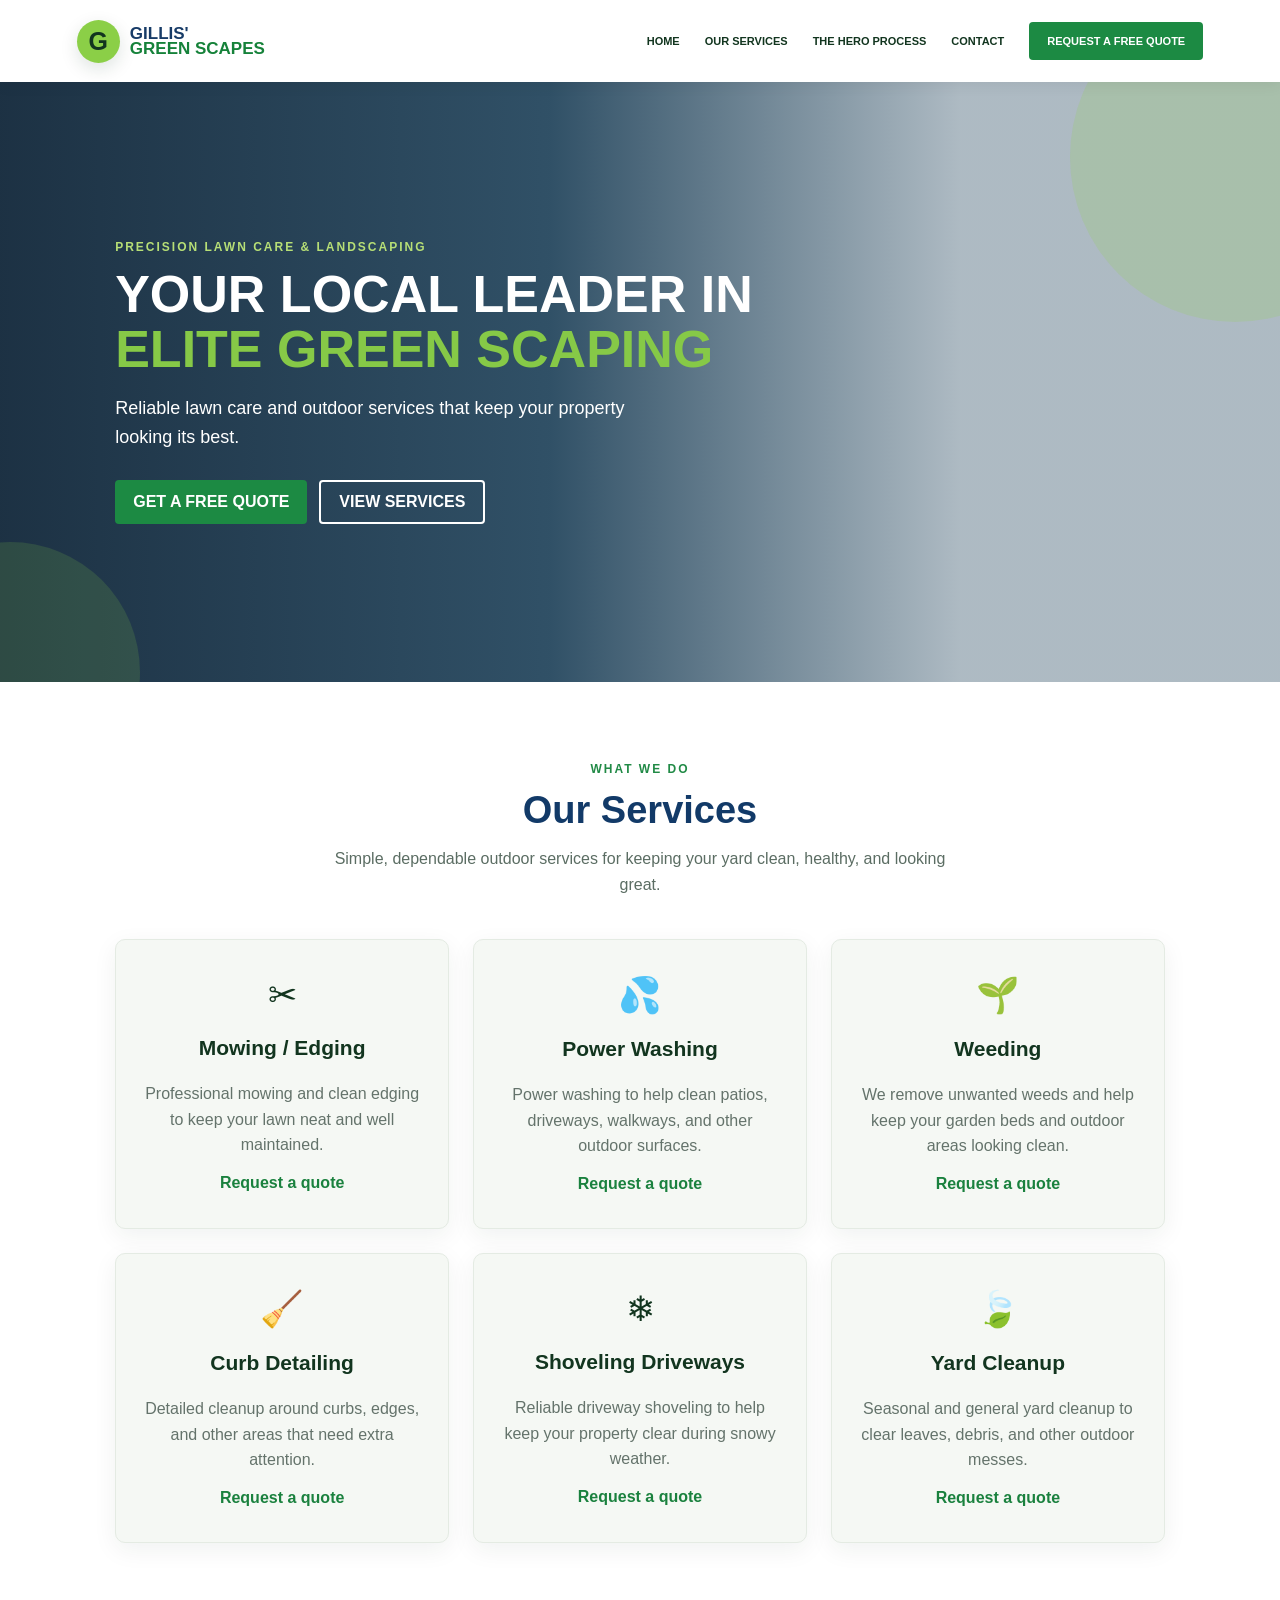
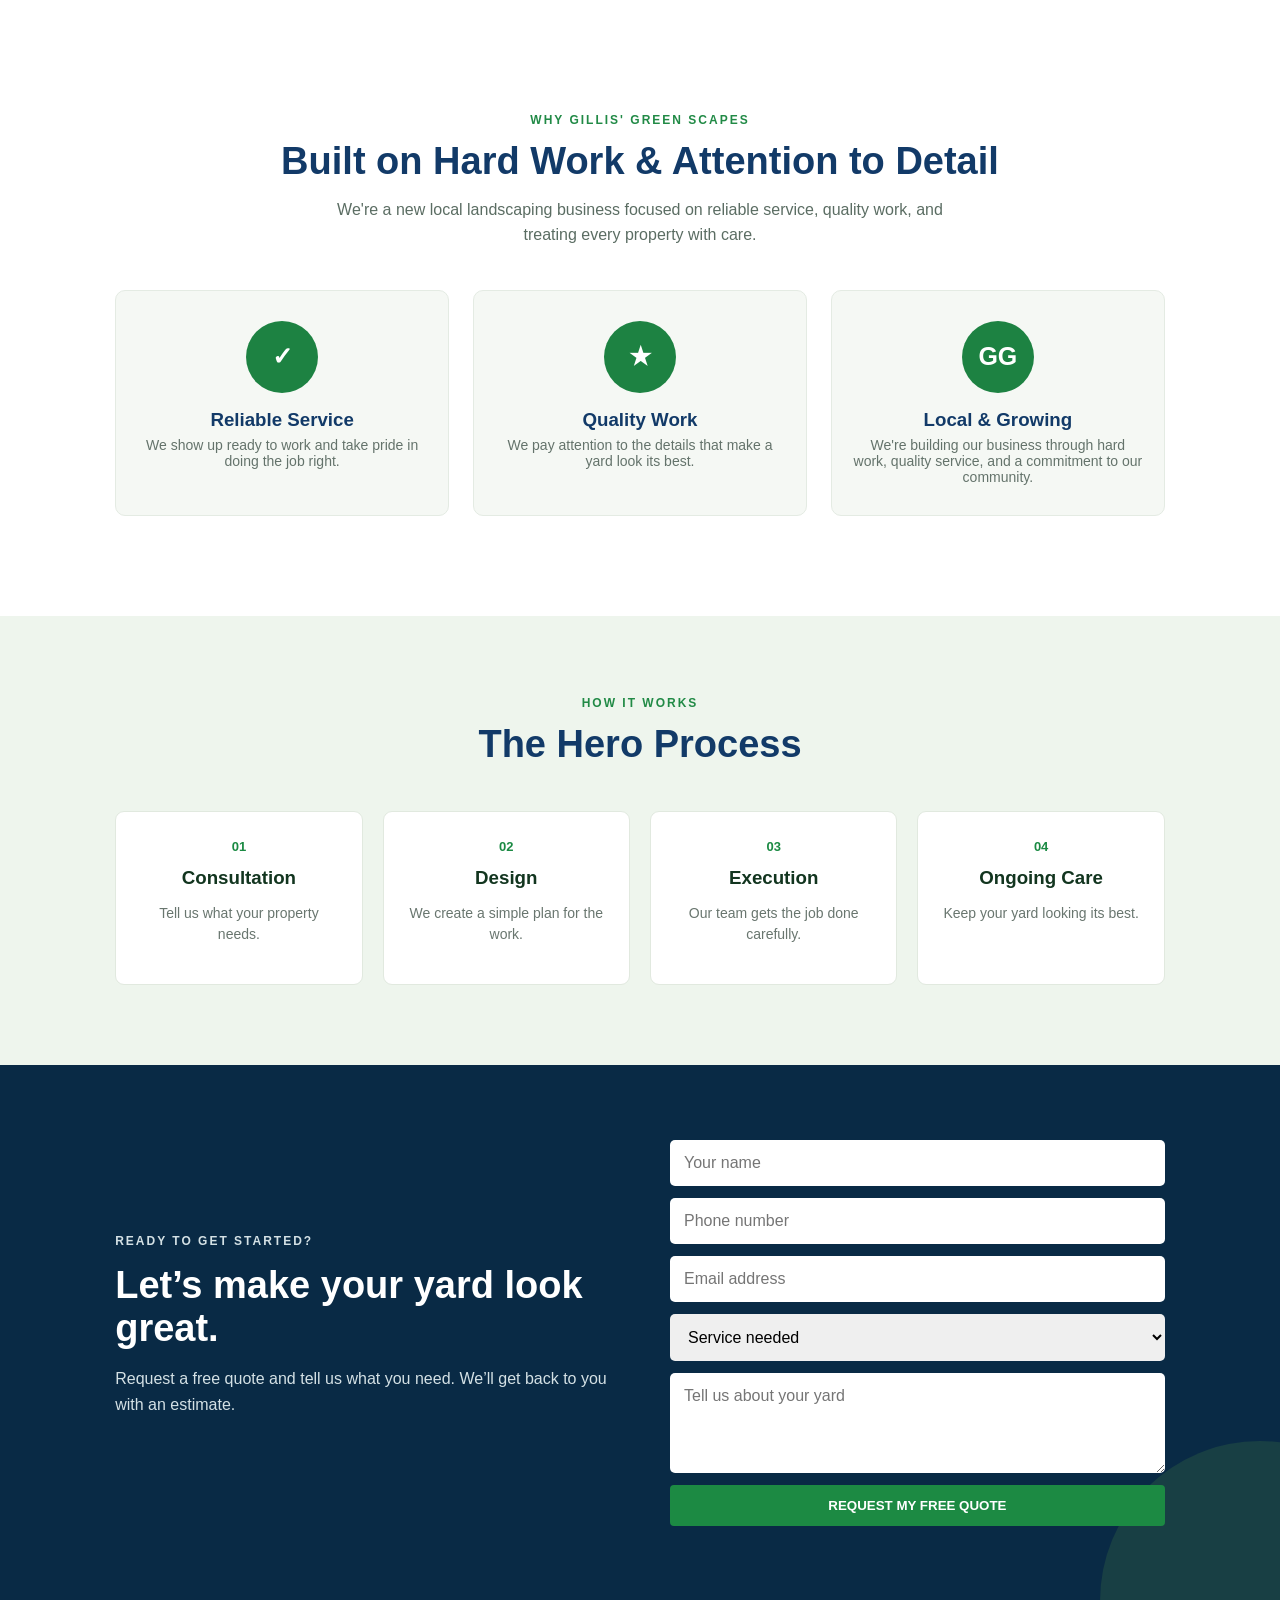
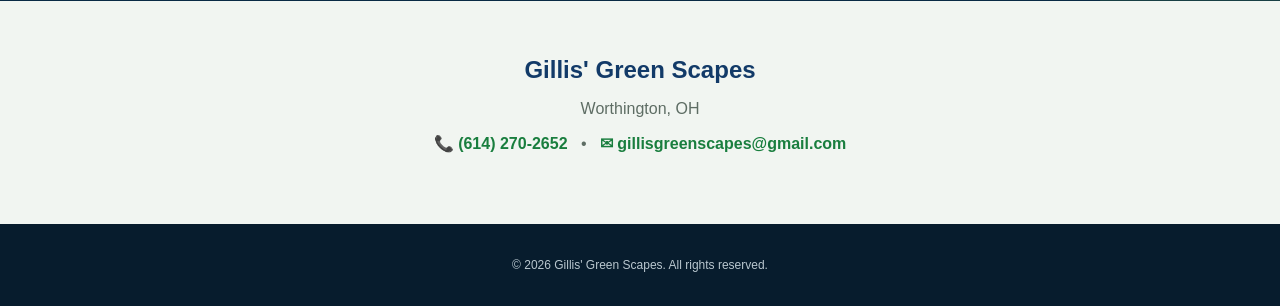
==== index.html @ 6dc4802e "Add files via upload" ====
<!DOCTYPE html>
<html lang="en">
<head>
  <meta charset="UTF-8">
  <meta name="viewport" content="width=device-width, initial-scale=1.0">
  <title>Gillis' Green Scapes | Premium Lawn Care & Landscaping</title>
  <meta name="description" content="Gillis' Green Scapes — lawn care, garden work, landscaping, and dog waste pickup in Worthington, OH.">
  <link rel="stylesheet" href="style.css">
</head>
<body>
  <header class="site-header">
    <a class="brand" href="#home">
      <div class="brand-mark">G</div>
      <div><strong>GILLIS'</strong><span>GREEN SCAPES</span></div>
    </a>
    <button class="menu-btn" aria-label="Open menu">☰</button>
    <nav>
      <a href="#home">HOME</a>
      <a href="#services">OUR SERVICES</a>
      <a href="#process">THE HERO PROCESS</a>
      
      <a href="#contact">CONTACT</a>
      <a class="quote-btn" href="#quote">REQUEST A FREE QUOTE</a>
    </nav>
  </header>

  <main>
    <section id="home" class="hero leaf-bg">
      <div class="hero-content">
        <p class="eyebrow">PRECISION LAWN CARE & LANDSCAPING</p>
        <h1>Your Local Leader in<br><span>Elite Green Scaping</span></h1>
        <p class="hero-text">Reliable lawn care and outdoor services that keep your property looking its best.</p>
        <div class="hero-buttons">
          <a class="primary-btn" href="#quote">GET A FREE QUOTE</a>
          <a class="secondary-btn" href="#services">VIEW SERVICES</a>
        </div>
      </div>
    </section>
<section id="services" class="section">
      <p class="eyebrow">WHAT WE DO</p>
      <h2>Our Services</h2>
      <p class="section-intro">Simple, dependable outdoor services for keeping your yard clean, healthy, and looking great.</p>
      <div class="cards">
        <article class="card">
          <div class="icon">✂</div>
          <h3>Mowing / Edging</h3>
          <p>Professional mowing and clean edging to keep your lawn neat and well maintained.</p>
          <strong>Request a quote</strong>
        </article>
        <article class="card">
          <div class="icon">💦</div>
          <h3>Power Washing</h3>
          <p>Power washing to help clean patios, driveways, walkways, and other outdoor surfaces.</p>
          <strong>Request a quote</strong>
        </article>
        <article class="card">
          <div class="icon">🌱</div>
          <h3>Weeding</h3>
          <p>We remove unwanted weeds and help keep your garden beds and outdoor areas looking clean.</p>
          <strong>Request a quote</strong>
        </article>
        <article class="card">
          <div class="icon">🧹</div>
          <h3>Curb Detailing</h3>
          <p>Detailed cleanup around curbs, edges, and other areas that need extra attention.</p>
          <strong>Request a quote</strong>
        </article>
        <article class="card">
          <div class="icon">❄</div>
          <h3>Shoveling Driveways</h3>
          <p>Reliable driveway shoveling to help keep your property clear during snowy weather.</p>
          <strong>Request a quote</strong>
        </article>
        <article class="card">
          <div class="icon">🍃</div>
          <h3>Yard Cleanup</h3>
          <p>Seasonal and general yard cleanup to clear leaves, debris, and other outdoor messes.</p>
          <strong>Request a quote</strong>
        </article>
      </div>
    </section>


    <section class="team-section">
    <div class="section">
      <p class="eyebrow">WHY GILLIS' GREEN SCAPES</p>
      <h2>Built on Hard Work & Attention to Detail</h2>
      <p class="section-intro">We're a new local landscaping business focused on reliable service, quality work, and treating every property with care.</p>
      <div class="team-cards">
        <div class="team-card"><div class="avatar">✓</div><h3>Reliable Service</h3><p>We show up ready to work and take pride in doing the job right.</p></div>
        <div class="team-card"><div class="avatar">★</div><h3>Quality Work</h3><p>We pay attention to the details that make a yard look its best.</p></div>
        <div class="team-card"><div class="avatar">GG</div><h3>Local & Growing</h3><p>We're building our business through hard work, quality service, and a commitment to our community.</p></div>
      </div>
    </div>
  </section>

    <section id="process" class="process-section">
      <div class="section">
        <p class="eyebrow">HOW IT WORKS</p>
        <h2>The Hero Process</h2>
        <div class="process">
          <div><span>01</span><h3>Consultation</h3><p>Tell us what your property needs.</p></div>
          <div><span>02</span><h3>Design</h3><p>We create a simple plan for the work.</p></div>
          <div><span>03</span><h3>Execution</h3><p>Our team gets the job done carefully.</p></div>
          <div><span>04</span><h3>Ongoing Care</h3><p>Keep your yard looking its best.</p></div>
        </div>
      </div>
    </section>
<section id="quote" class="quote-section">
      <div>
        <p class="eyebrow">READY TO GET STARTED?</p>
        <h2>Let’s make your yard look great.</h2>
        <p>Request a free quote and tell us what you need. We’ll get back to you with an estimate.</p>
      </div>
      <form id="quoteForm" action="https://formspree.io/f/xgaeqpla" method="POST">
    <input required type="text" name="name" placeholder="Your name">
    <input required type="tel" name="phone" placeholder="Phone number">
    <input type="email" name="email" placeholder="Email address">
    <select required name="service">
      <option value="">Service needed</option>
      <option>Mowing / edging</option>
      <option>Power washing</option>
      <option>Weeding</option>
      <option>Curb detailing</option>
      <option>Shoveling driveways</option>
      <option>Yard cleanup</option>
      <option>Other</option>
    </select>
    <textarea name="message" placeholder="Tell us about your yard"></textarea>
    <input type="hidden" name="_subject" value="New Gillis' Green Scapes Quote Request">
    <button class="primary-btn" type="submit">REQUEST MY FREE QUOTE</button>
  </form>
    </section>

    <section id="contact" class="contact">
      <h2>Gillis' Green Scapes</h2>
      <p>Worthington, OH</p>
      <p><a href="tel:6142702652">📞 (614) 270-2652</a> &nbsp; • &nbsp; <a href="mailto:gillisgreenscapes@gmail.com">✉ gillisgreenscapes@gmail.com</a></p>
    </section>
  </main>

  <footer>
    <p>© 2026 Gillis' Green Scapes. All rights reserved.</p>
  </footer>
  <script src="script.js"></script>
</body>
</html>
---- style.css ----
*{box-sizing:border-box}html{scroll-behavior:smooth}body{margin:0;font-family:Arial,Helvetica,sans-serif;color:#12351f;background:#fff}a{text-decoration:none;color:inherit}.site-header{height:78px;display:flex;align-items:center;justify-content:space-between;padding:0 7%;background:#fff;position:sticky;top:0;z-index:20;box-shadow:0 2px 15px #00000012}.brand{display:flex;align-items:center;gap:10px;font-size:14px;line-height:.9}.brand strong{display:block;color:#173b67;font-size:17px}.brand span{display:block;color:#16823a;font-size:17px;font-weight:900}.brand-mark{width:43px;height:43px;border-radius:50%;background:#8bcf47;color:#12351f;display:grid;place-items:center;font-size:25px;font-weight:900}.site-header nav{display:flex;align-items:center;gap:25px;font-size:11px;font-weight:800}.site-header nav a:hover{color:#18833e}.quote-btn,.primary-btn{background:#1c8a43;color:#fff!important;padding:13px 18px;border-radius:4px;font-weight:900;display:inline-block}.menu-btn{display:none;border:0;background:none;font-size:25px}.hero{min-height:570px;background:linear-gradient(90deg,#061d31e8 0%,#0b314bd8 43%,#0b314b55 75%),url('https://images.unsplash.com/photo-1558904541-efa843a96f01?auto=format&fit=crop&w=1800&q=85') center/cover;display:flex;align-items:center;padding:70px 9%;color:#fff}.hero-content{max-width:650px}.eyebrow{font-size:12px;font-weight:900;letter-spacing:2px;margin:0 0 13px;color:#218a46}.hero .eyebrow{color:#b7df76}.hero h1{font-size:52px;line-height:1.05;margin:0 0 18px;text-transform:uppercase}.hero h1 span{color:#86c947}.hero-text{font-size:18px;line-height:1.6;max-width:540px}.hero-buttons{display:flex;gap:12px;margin-top:28px}.secondary-btn{border:2px solid #fff;padding:11px 18px;border-radius:4px;font-weight:900}.trust{background:#06213b;color:#fff;text-align:center;padding:20px}.rating{color:#ffd33d;font-size:18px;font-weight:900}.rating span{color:#fff;font-size:11px;letter-spacing:1px;margin-left:10px}.trust p{margin:7px 0 0;color:#dce8ee;font-size:13px}.section{padding:80px 9%;text-align:center}.section h2,.quote-section h2{font-size:38px;margin:0 0 14px;color:#123a68}.section-intro{max-width:650px;margin:0 auto 42px;color:#5b6d63;line-height:1.6}.cards{display:grid;grid-template-columns:repeat(3,1fr);gap:24px;max-width:1050px;margin:auto}.card{padding:35px 25px;border-radius:10px;background:#f5f8f4;box-shadow:0 7px 25px #12351f10}.card .icon{font-size:35px}.card h3{font-size:21px}.card p{color:#64736b;line-height:1.6;min-height:75px}.card strong{color:#1a813e}.process-section{background:#eef5ed}.process{max-width:1100px;margin:45px auto 0;display:grid;grid-template-columns:repeat(4,1fr);gap:20px}.process div{padding:25px;background:#fff;border-radius:9px}.process span{font-size:13px;font-weight:900;color:#1b8a43}.process h3{margin:12px 0 8px}.process p{color:#69766f;font-size:14px;line-height:1.5}.gallery{display:grid;grid-template-columns:repeat(3,1fr);gap:18px;max-width:1100px;margin:40px auto 0}.gallery-photo{height:260px;border-radius:9px;background-size:cover;background-position:center;display:flex;align-items:flex-end;padding:20px;overflow:hidden}.photo-one{background-image:url('https://images.unsplash.com/photo-1558521958-0a228e77e984?auto=format&fit=crop&w=1000&q=80')}.photo-two{background-image:url('https://images.unsplash.com/photo-1585320806297-9794b3e4eeae?auto=format&fit=crop&w=1000&q=80')}.photo-three{background-image:url('https://images.unsplash.com/photo-1598902108854-10e335adac99?auto=format&fit=crop&w=1000&q=80')}.gallery-photo span{background:#fff;padding:9px 12px;border-radius:4px;font-size:11px;font-weight:900}.quote-section{background:#092a45;color:#fff;padding:75px 9%;display:grid;grid-template-columns:1fr 1fr;gap:60px;align-items:center}.quote-section h2{color:#fff}.quote-section p{color:#d4e1e5;line-height:1.6}.quote-section form{display:grid;gap:12px}.quote-section input,.quote-section select,.quote-section textarea{width:100%;padding:14px;border:0;border-radius:5px;font:inherit}.quote-section textarea{min-height:100px;resize:vertical}.quote-section .primary-btn{border:0;cursor:pointer}.quote-section small{color:#b7df76}.contact{text-align:center;padding:55px 20px;background:#f1f5f1}.contact h2{margin:0;color:#123a68}.contact p{color:#5e6d64}.contact a{color:#197e3e;font-weight:700}footer{text-align:center;padding:22px;background:#071c2d;color:#b9c7cf;font-size:12px}@media(max-width:850px){.site-header{padding:0 5%}.menu-btn{display:block}.site-header nav{display:none;position:absolute;top:78px;left:0;right:0;background:#fff;padding:20px;flex-direction:column;box-shadow:0 8px 15px #0002}.site-header nav.open{display:flex}.hero{padding:65px 7%}.hero h1{font-size:39px}.cards,.process,.gallery{grid-template-columns:1fr}.quote-section{grid-template-columns:1fr;gap:25px}.gallery-photo{height:220px}}
/* Reference-inspired finishing touches */
body{background:#fff}
.site-header{padding:0 6%;height:82px}
.brand-mark{box-shadow:0 6px 18px #12351f22}
.hero{min-height:600px;position:relative;overflow:hidden}
.hero:after,.hero:before{content:"";position:absolute;border-radius:50%;pointer-events:none}
.hero:before{width:330px;height:330px;right:-120px;top:-90px;background:#8fcf4a33}
.hero:after{width:260px;height:260px;left:-120px;bottom:-120px;background:#8fcf4a28}
.hero-content{position:relative;z-index:2}
.trust{padding:24px}
.section{position:relative}
.cards{grid-template-columns:repeat(3,1fr)}
.card{border:1px solid #e4ebe3;transition:transform .2s,box-shadow .2s}
.card:hover{transform:translateY(-5px);box-shadow:0 14px 30px #12351f18}
.team-section{background:#fff;padding:10px 0 20px}
.team-cards{max-width:1050px;margin:40px auto 0;display:grid;grid-template-columns:repeat(3,1fr);gap:24px}
.team-card{background:#f5f8f4;border-radius:10px;padding:30px 20px;border:1px solid #e4ebe3}
.avatar{width:72px;height:72px;border-radius:50%;margin:auto;background:#1d8242;color:#fff;display:grid;place-items:center;font-size:25px;font-weight:900}
.team-card h3{margin:16px 0 6px;color:#123a68}
.team-card p{margin:0;color:#64736b;font-size:14px}
.process-section{position:relative}
.process div{border:1px solid #e1e9df}
.gallery-photo{box-shadow:0 8px 20px #12351f18}
.quote-section{position:relative;overflow:hidden}
.quote-section:after{content:"";position:absolute;width:320px;height:320px;border-radius:50%;right:-140px;bottom:-160px;background:#7fca4320}
.quote-section>*{position:relative;z-index:1}
@media(max-width:850px){.cards,.team-cards{grid-template-columns:1fr}.site-header{height:72px}.hero{min-height:560px}.hero h1{font-size:38px}}
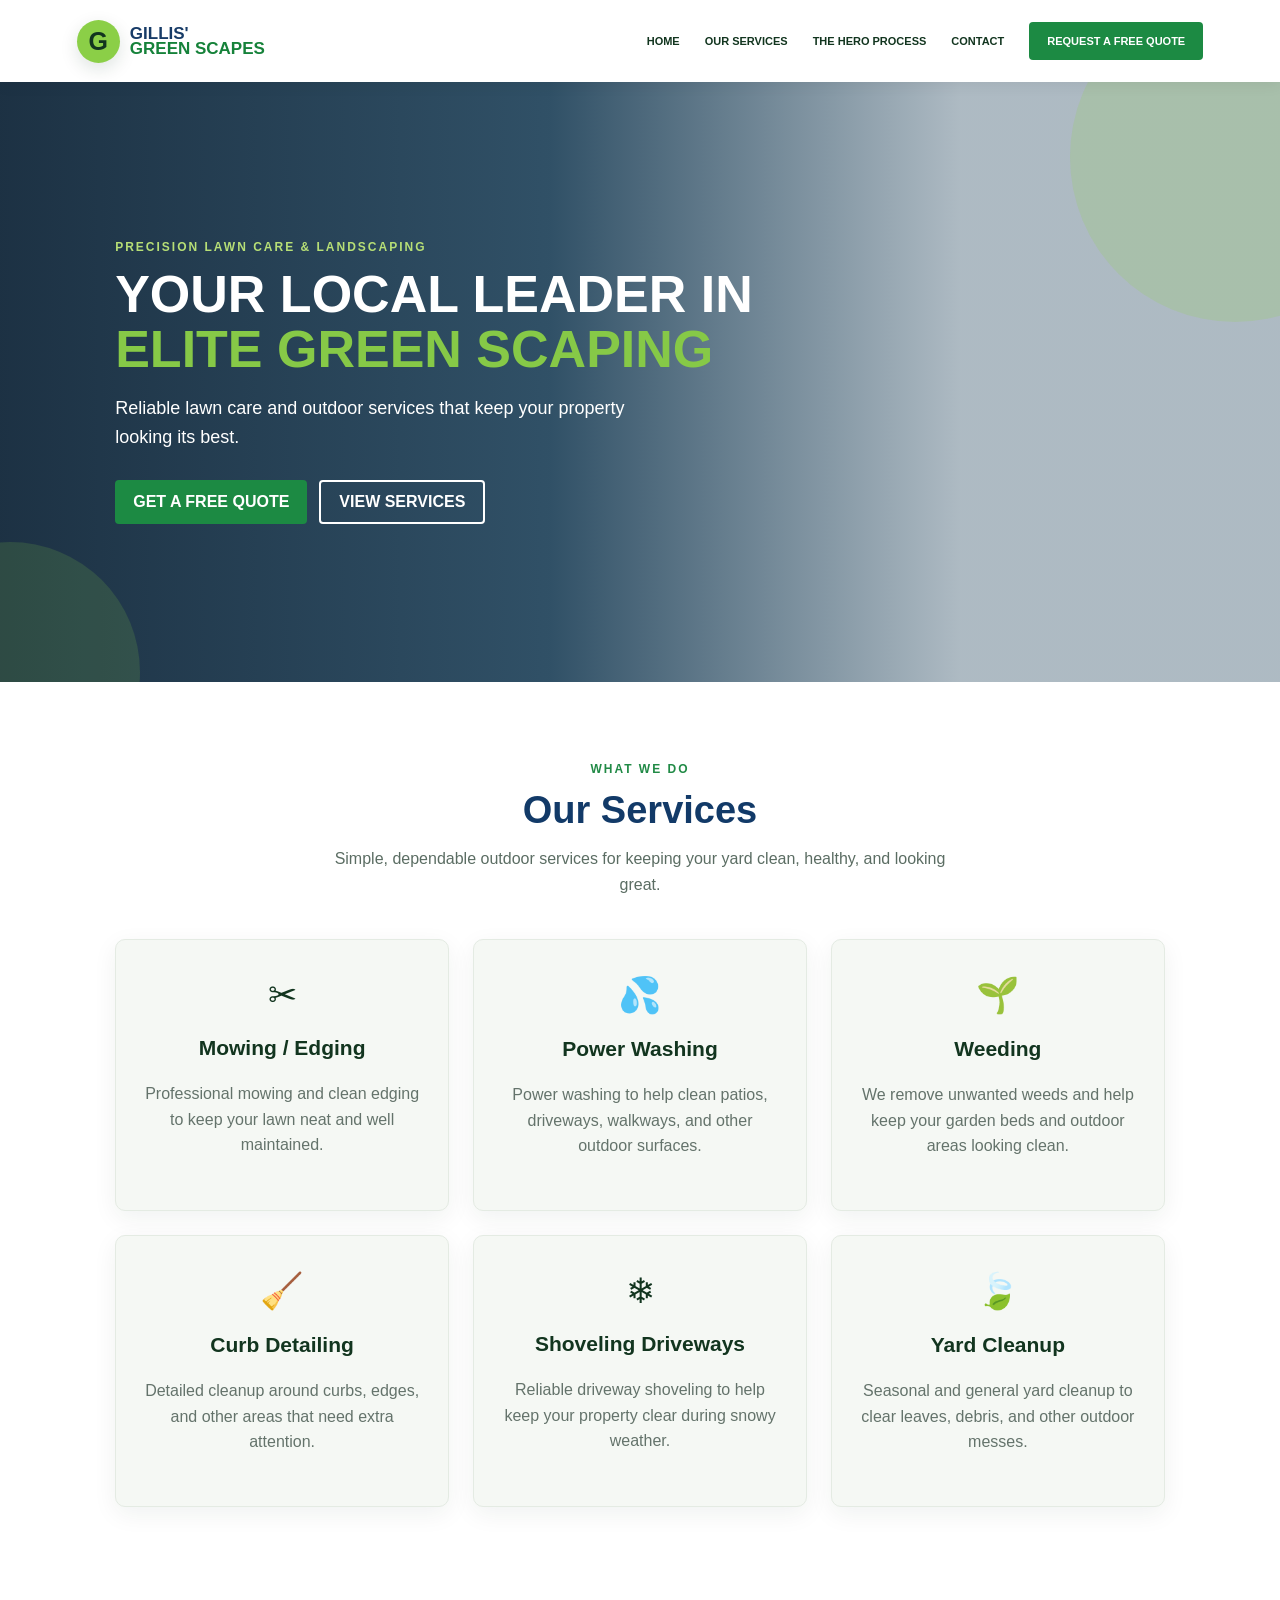
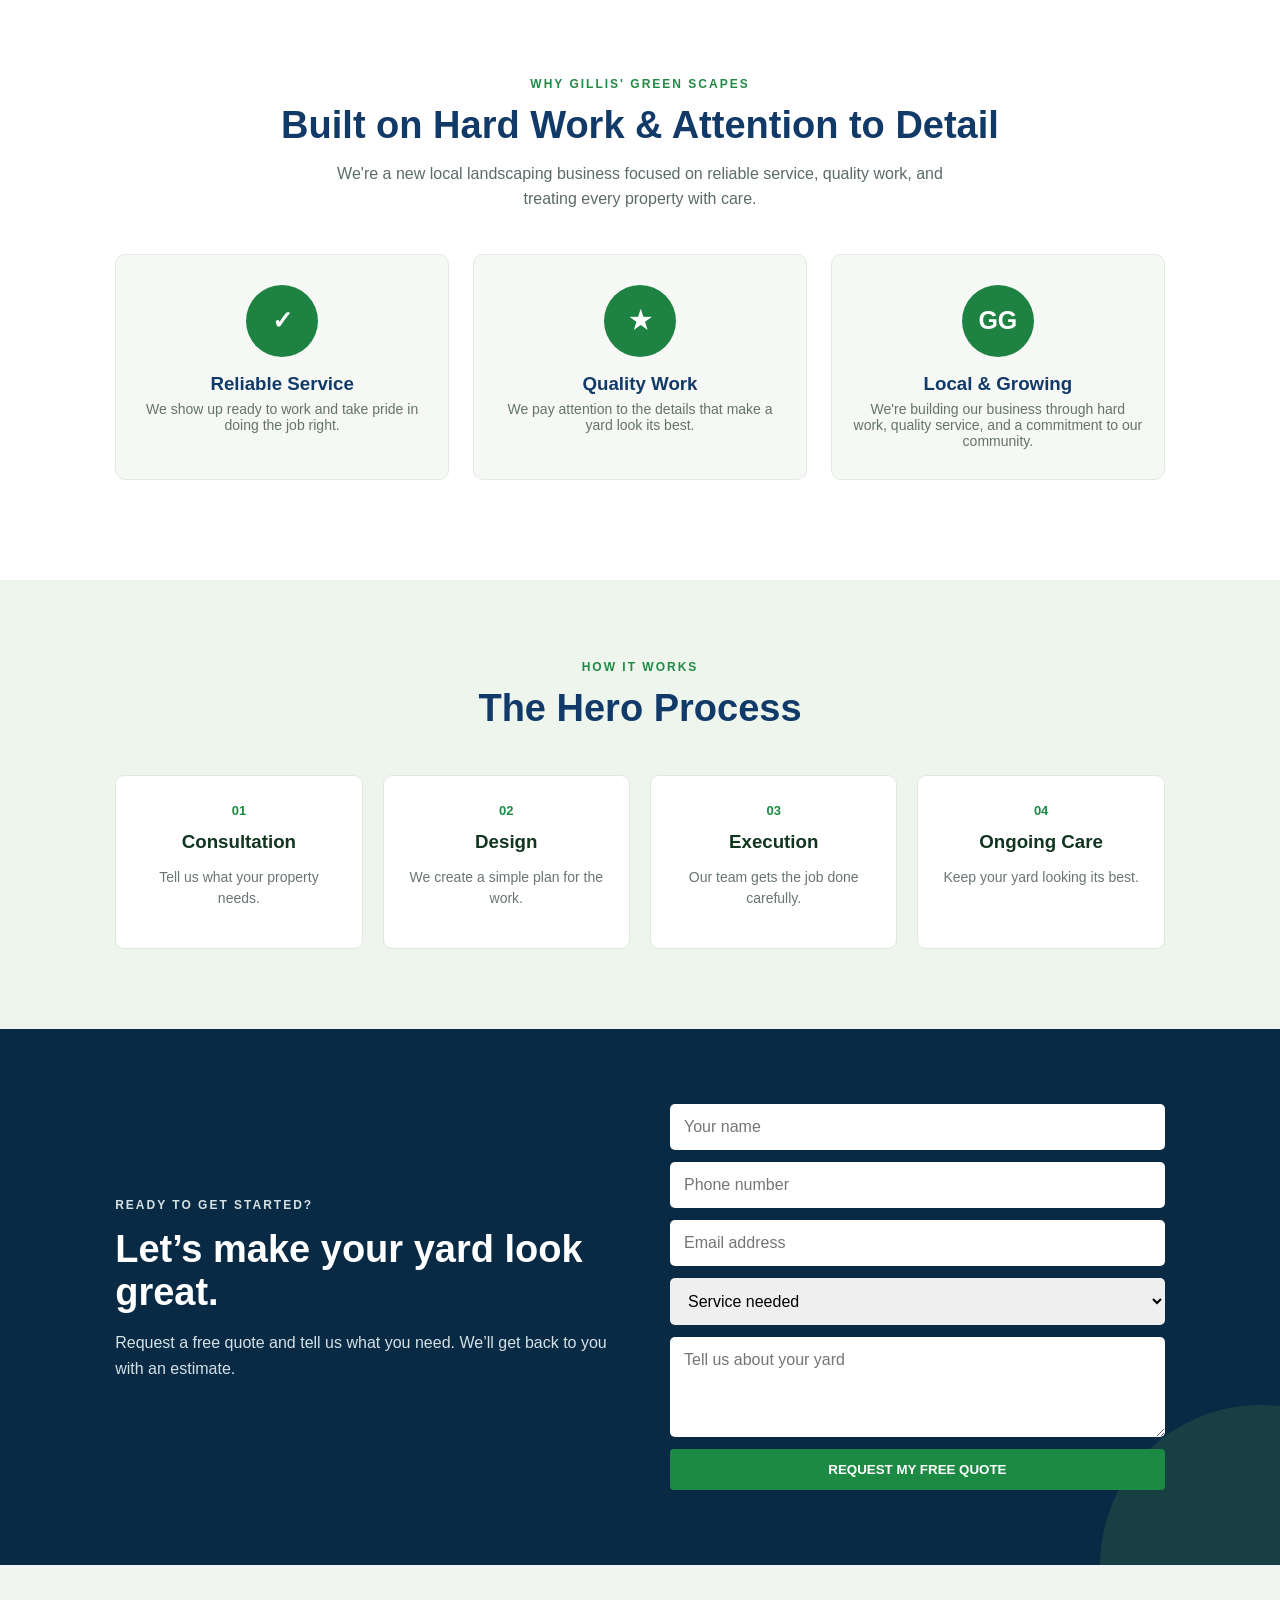
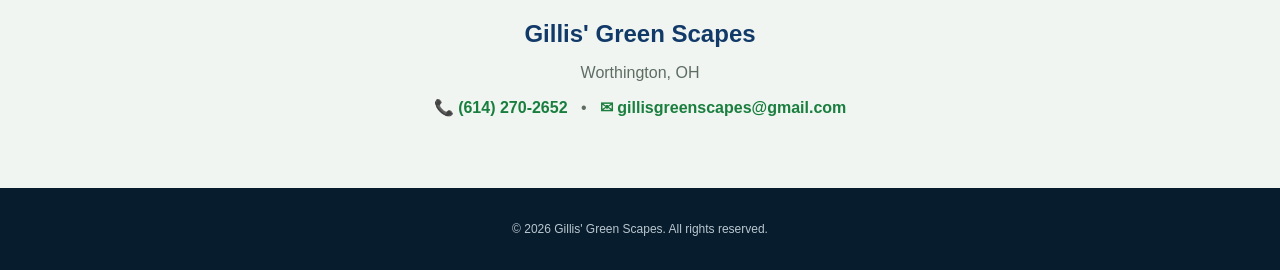
==== commit 4a6f9f3e: "Remove 'Request a quote' from service cards Removed 'Request a quote' text from multiple service car" ====
--- a/index.html
+++ b/index.html
@@ -1,6 +1,7 @@
 <!DOCTYPE html>
 <html lang="en">
 <head>
+  <meta name="google-site-verification" content="m7YBlGjDS6i3Mu_cFfP79O1q72gFVTkQORHXOa0eTq4" />
   <meta charset="UTF-8">
   <meta name="viewport" content="width=device-width, initial-scale=1.0">
   <title>Gillis' Green Scapes | Premium Lawn Care & Landscaping</title>
@@ -45,37 +46,37 @@
           <div class="icon">✂</div>
           <h3>Mowing / Edging</h3>
           <p>Professional mowing and clean edging to keep your lawn neat and well maintained.</p>
-          <strong>Request a quote</strong>
+          <strong></strong>
         </article>
         <article class="card">
           <div class="icon">💦</div>
           <h3>Power Washing</h3>
           <p>Power washing to help clean patios, driveways, walkways, and other outdoor surfaces.</p>
-          <strong>Request a quote</strong>
+          <strong></strong>
         </article>
         <article class="card">
           <div class="icon">🌱</div>
           <h3>Weeding</h3>
           <p>We remove unwanted weeds and help keep your garden beds and outdoor areas looking clean.</p>
-          <strong>Request a quote</strong>
+          <strong></strong>
         </article>
         <article class="card">
           <div class="icon">🧹</div>
           <h3>Curb Detailing</h3>
           <p>Detailed cleanup around curbs, edges, and other areas that need extra attention.</p>
-          <strong>Request a quote</strong>
+          <strong></strong>
         </article>
         <article class="card">
           <div class="icon">❄</div>
           <h3>Shoveling Driveways</h3>
           <p>Reliable driveway shoveling to help keep your property clear during snowy weather.</p>
-          <strong>Request a quote</strong>
+          <strong></strong>
         </article>
         <article class="card">
           <div class="icon">🍃</div>
           <h3>Yard Cleanup</h3>
           <p>Seasonal and general yard cleanup to clear leaves, debris, and other outdoor messes.</p>
-          <strong>Request a quote</strong>
+          <strong></strong>
         </article>
       </div>
     </section>
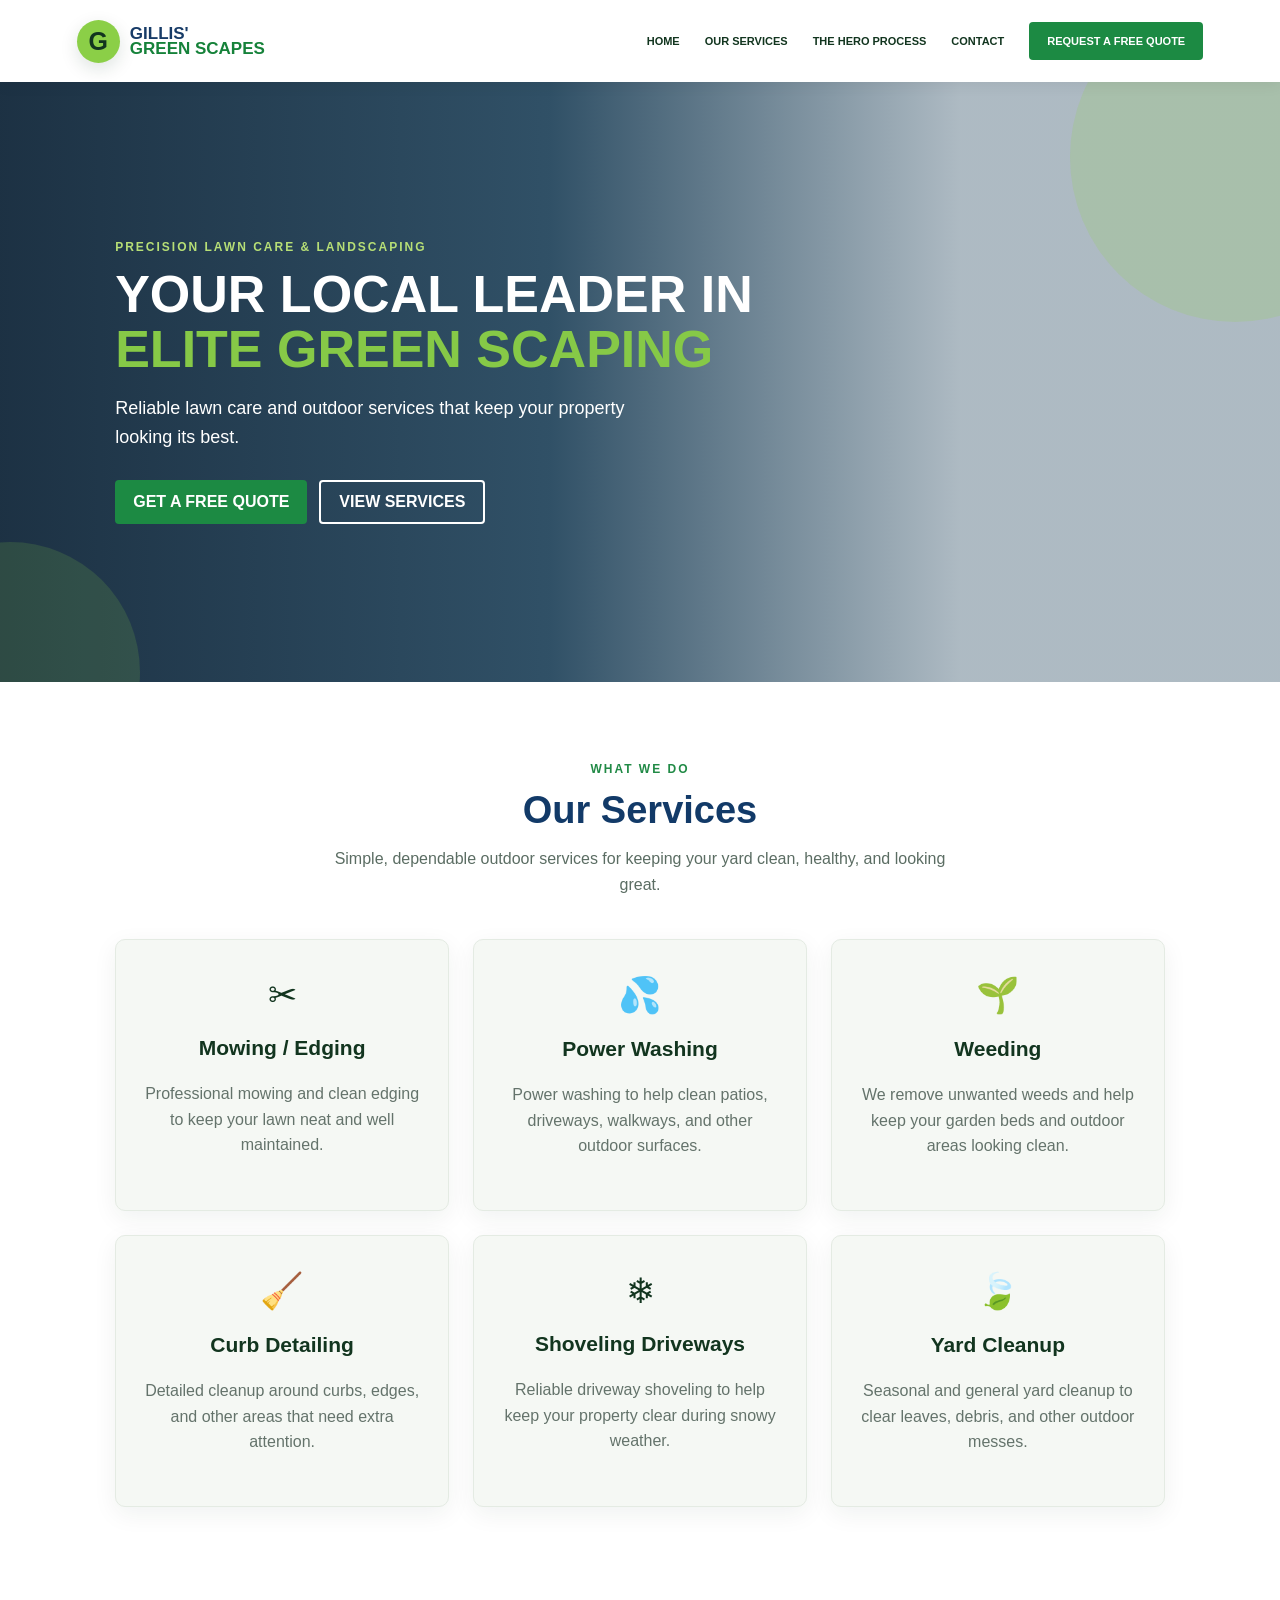
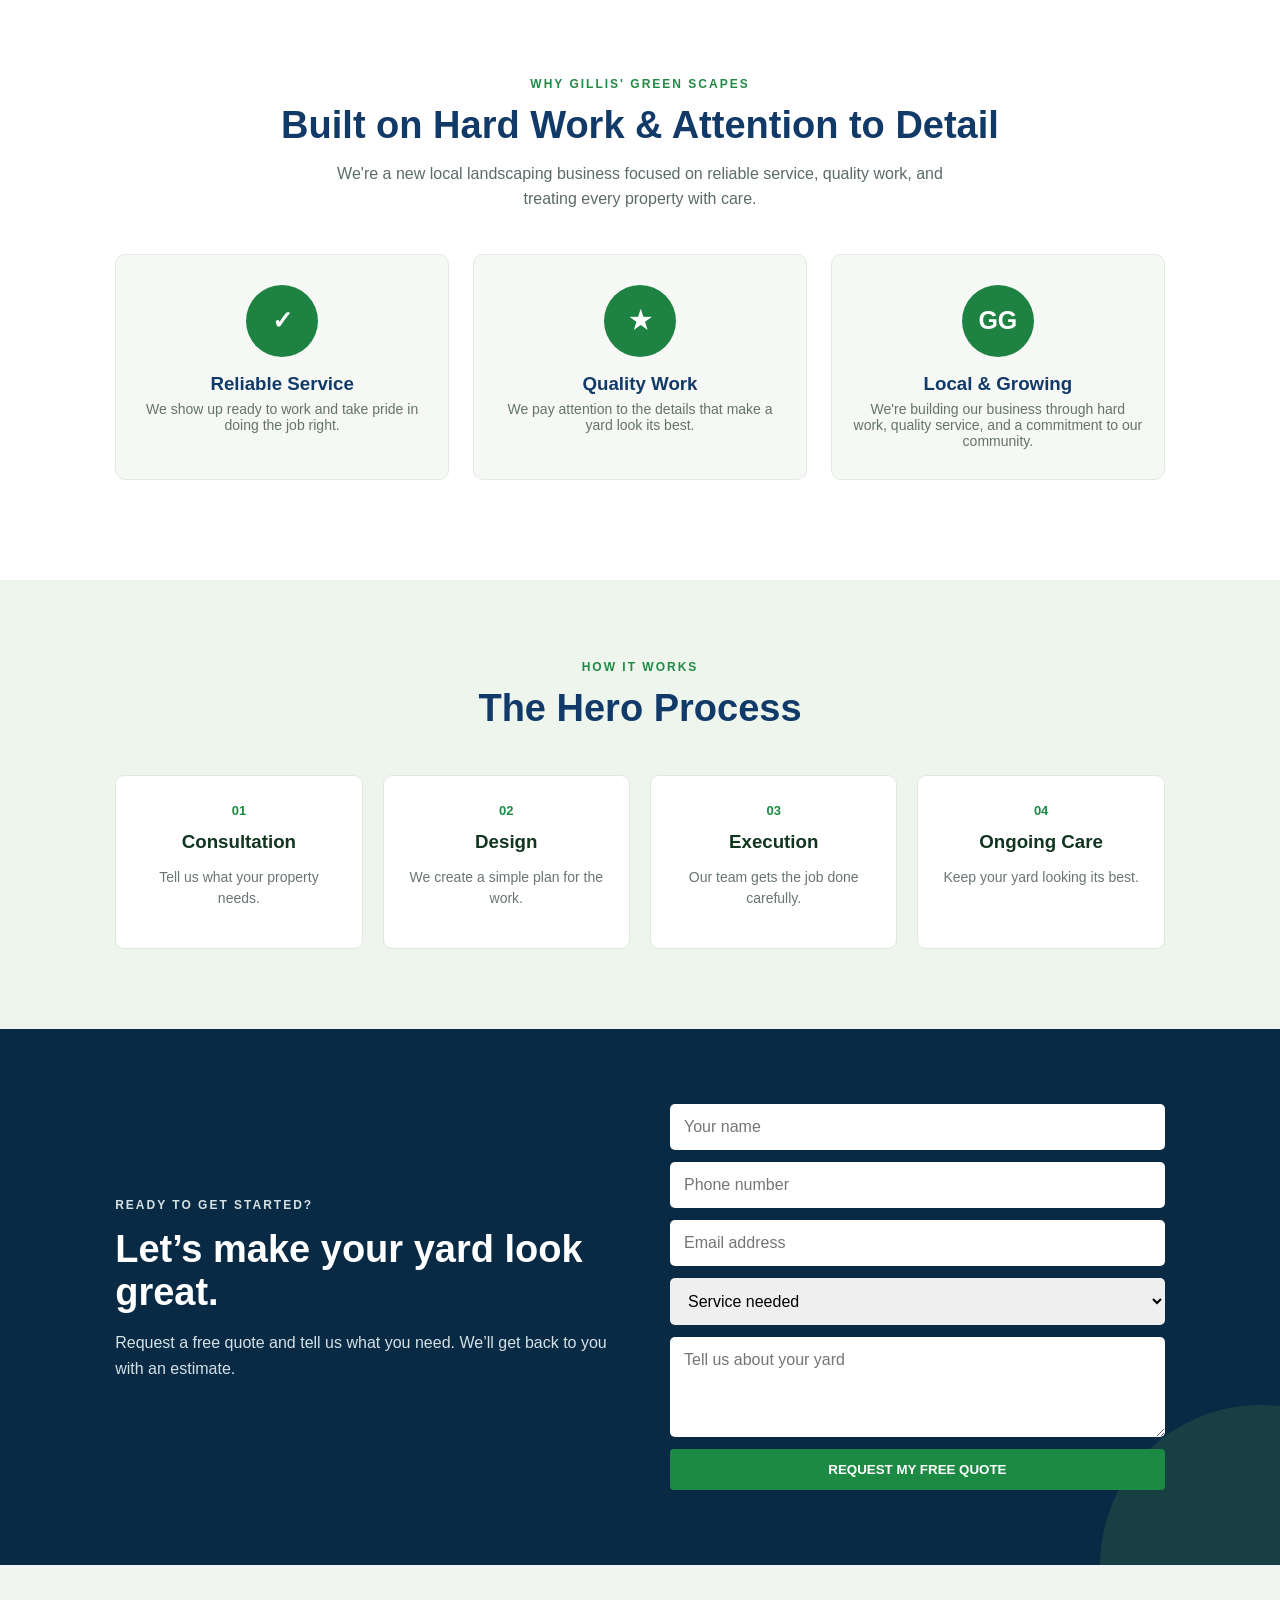
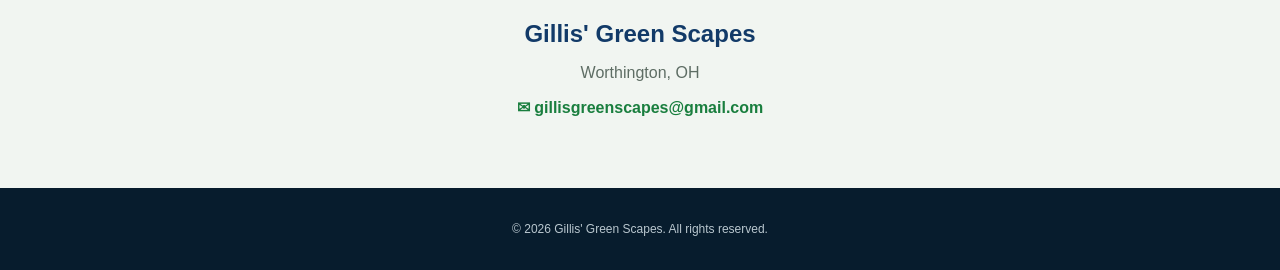
==== commit 884d0ff4: "Add email contact link to index.html" ====
--- a/index.html
+++ b/index.html
@@ -136,7 +136,7 @@
     <section id="contact" class="contact">
       <h2>Gillis' Green Scapes</h2>
       <p>Worthington, OH</p>
-      <p><a href="tel:6142702652">📞 (614) 270-2652</a> &nbsp; • &nbsp; <a href="mailto:gillisgreenscapes@gmail.com">✉ gillisgreenscapes@gmail.com</a></p>
+      <p><a href="mailto:gillisgreenscapes@gmail.com">✉ gillisgreenscapes@gmail.com</a></p>
     </section>
   </main>
 
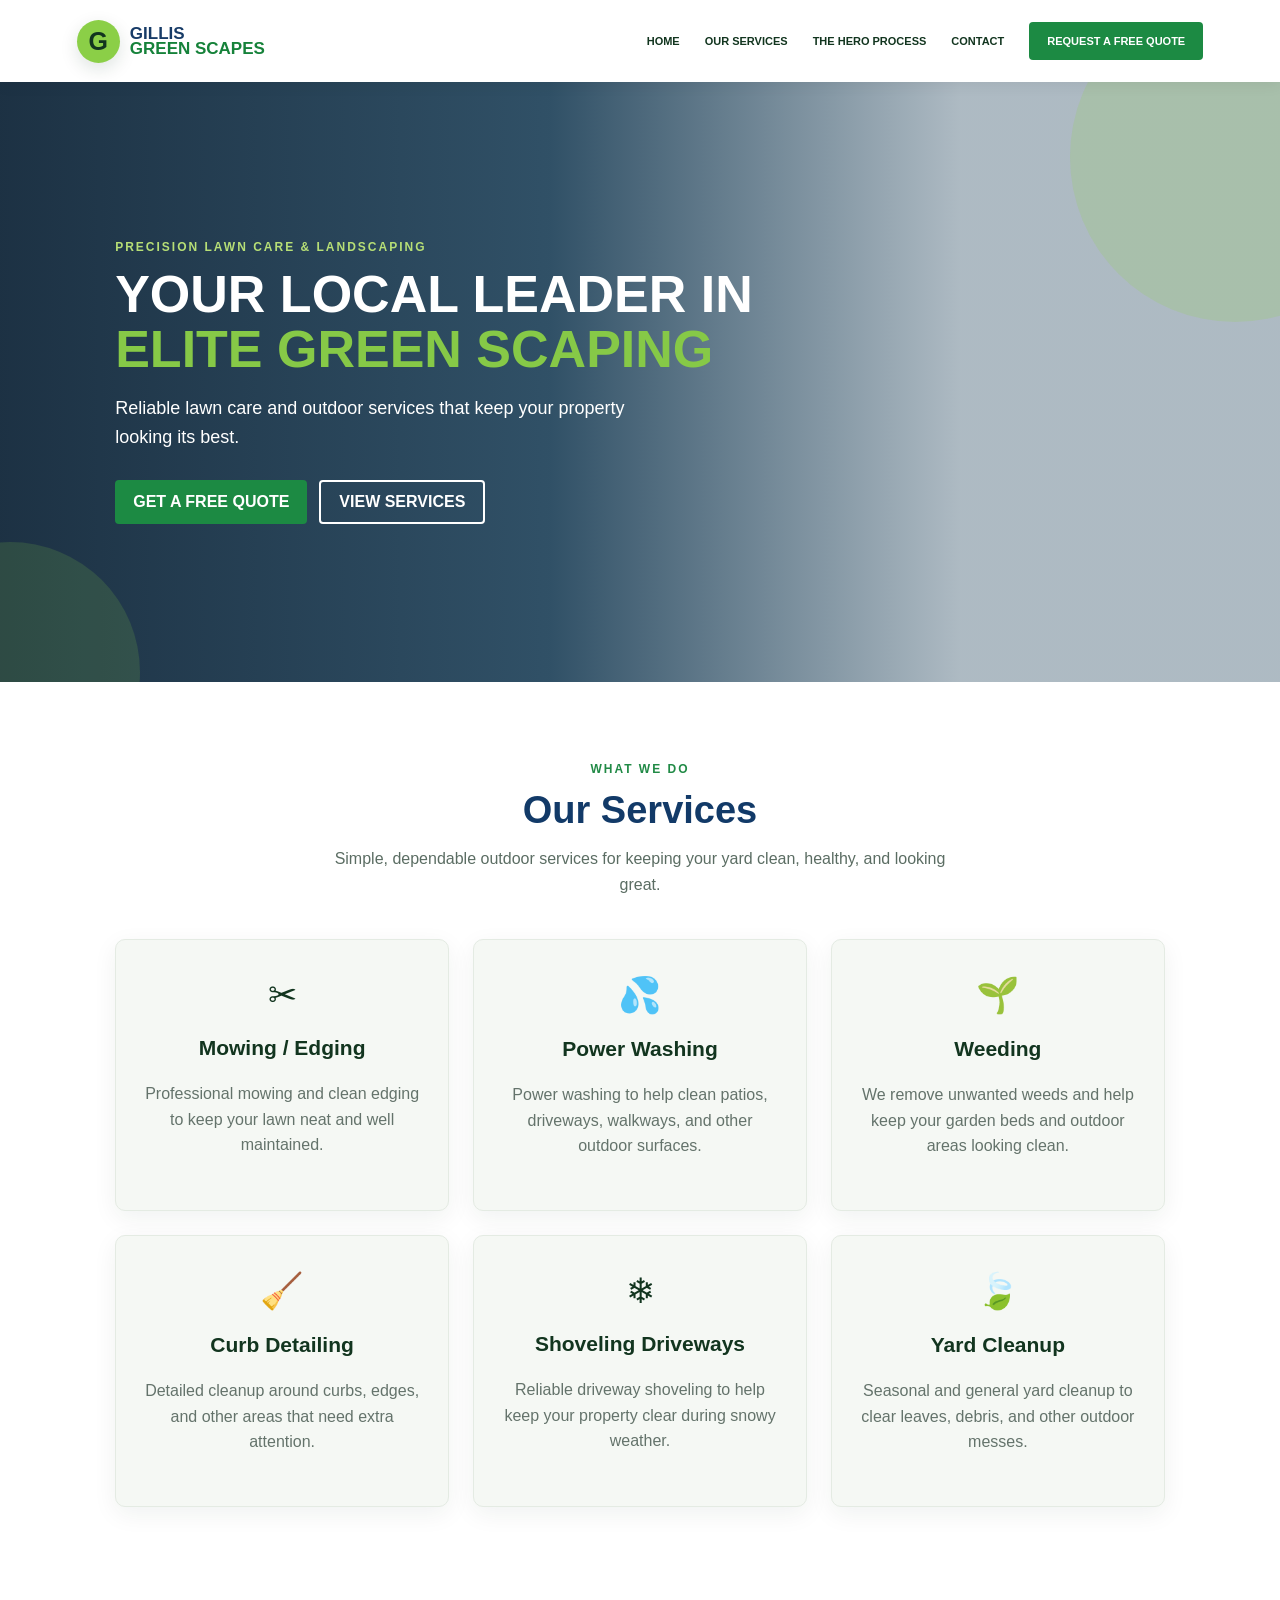
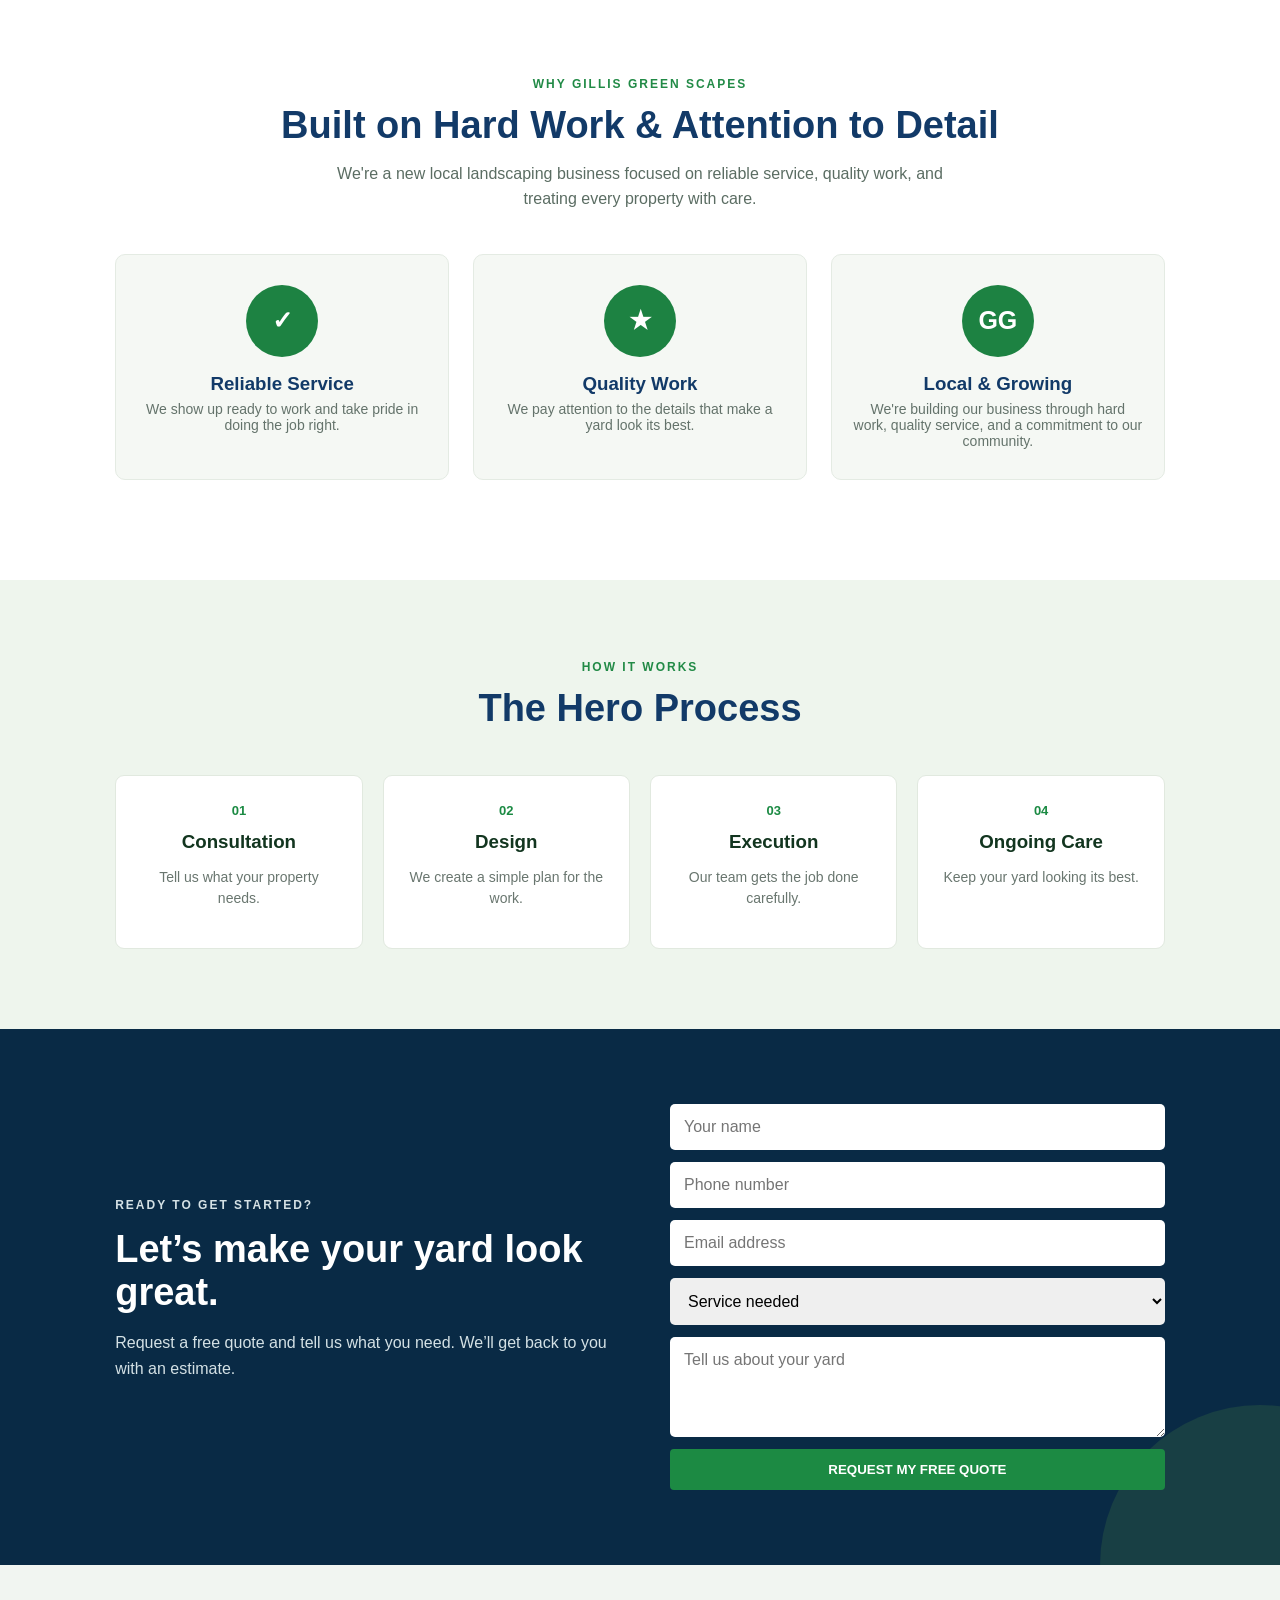
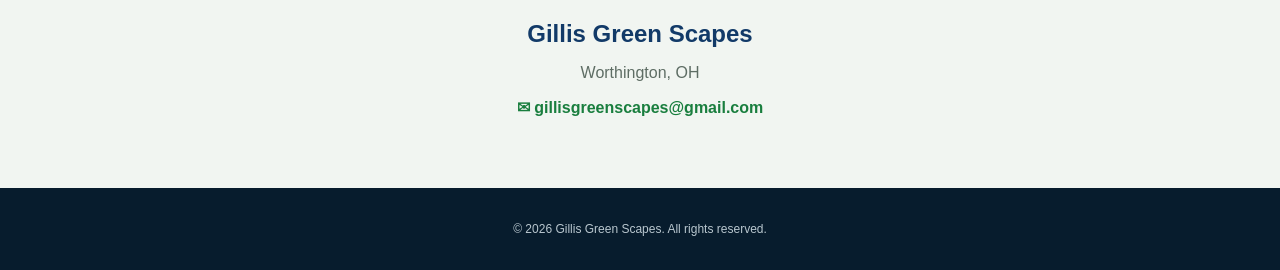
==== commit ad16d1d9: "Remove apostrophe from 'Gillis' in index.html" ====
--- a/index.html
+++ b/index.html
@@ -4,15 +4,15 @@
   <meta name="google-site-verification" content="m7YBlGjDS6i3Mu_cFfP79O1q72gFVTkQORHXOa0eTq4" />
   <meta charset="UTF-8">
   <meta name="viewport" content="width=device-width, initial-scale=1.0">
-  <title>Gillis' Green Scapes | Premium Lawn Care & Landscaping</title>
-  <meta name="description" content="Gillis' Green Scapes — lawn care, garden work, landscaping, and dog waste pickup in Worthington, OH.">
+  <title>Gillis Green Scapes | Premium Lawn Care & Landscaping</title>
+  <meta name="description" content="Gillis Green Scapes — lawn care, garden work, landscaping, and dog waste pickup in Worthington, OH.">
   <link rel="stylesheet" href="style.css">
 </head>
 <body>
   <header class="site-header">
     <a class="brand" href="#home">
       <div class="brand-mark">G</div>
-      <div><strong>GILLIS'</strong><span>GREEN SCAPES</span></div>
+      <div><strong>GILLIS</strong><span>GREEN SCAPES</span></div>
     </a>
     <button class="menu-btn" aria-label="Open menu">☰</button>
     <nav>
@@ -84,7 +84,7 @@
 
     <section class="team-section">
     <div class="section">
-      <p class="eyebrow">WHY GILLIS' GREEN SCAPES</p>
+      <p class="eyebrow">WHY GILLIS GREEN SCAPES</p>
       <h2>Built on Hard Work & Attention to Detail</h2>
       <p class="section-intro">We're a new local landscaping business focused on reliable service, quality work, and treating every property with care.</p>
       <div class="team-cards">
@@ -128,20 +128,20 @@
       <option>Other</option>
     </select>
     <textarea name="message" placeholder="Tell us about your yard"></textarea>
-    <input type="hidden" name="_subject" value="New Gillis' Green Scapes Quote Request">
+    <input type="hidden" name="_subject" value="New Gillis Green Scapes Quote Request">
     <button class="primary-btn" type="submit">REQUEST MY FREE QUOTE</button>
   </form>
     </section>
 
     <section id="contact" class="contact">
-      <h2>Gillis' Green Scapes</h2>
+      <h2>Gillis Green Scapes</h2>
       <p>Worthington, OH</p>
       <p><a href="mailto:gillisgreenscapes@gmail.com">✉ gillisgreenscapes@gmail.com</a></p>
     </section>
   </main>
 
   <footer>
-    <p>© 2026 Gillis' Green Scapes. All rights reserved.</p>
+    <p>© 2026 Gillis Green Scapes. All rights reserved.</p>
   </footer>
   <script src="script.js"></script>
 </body>
